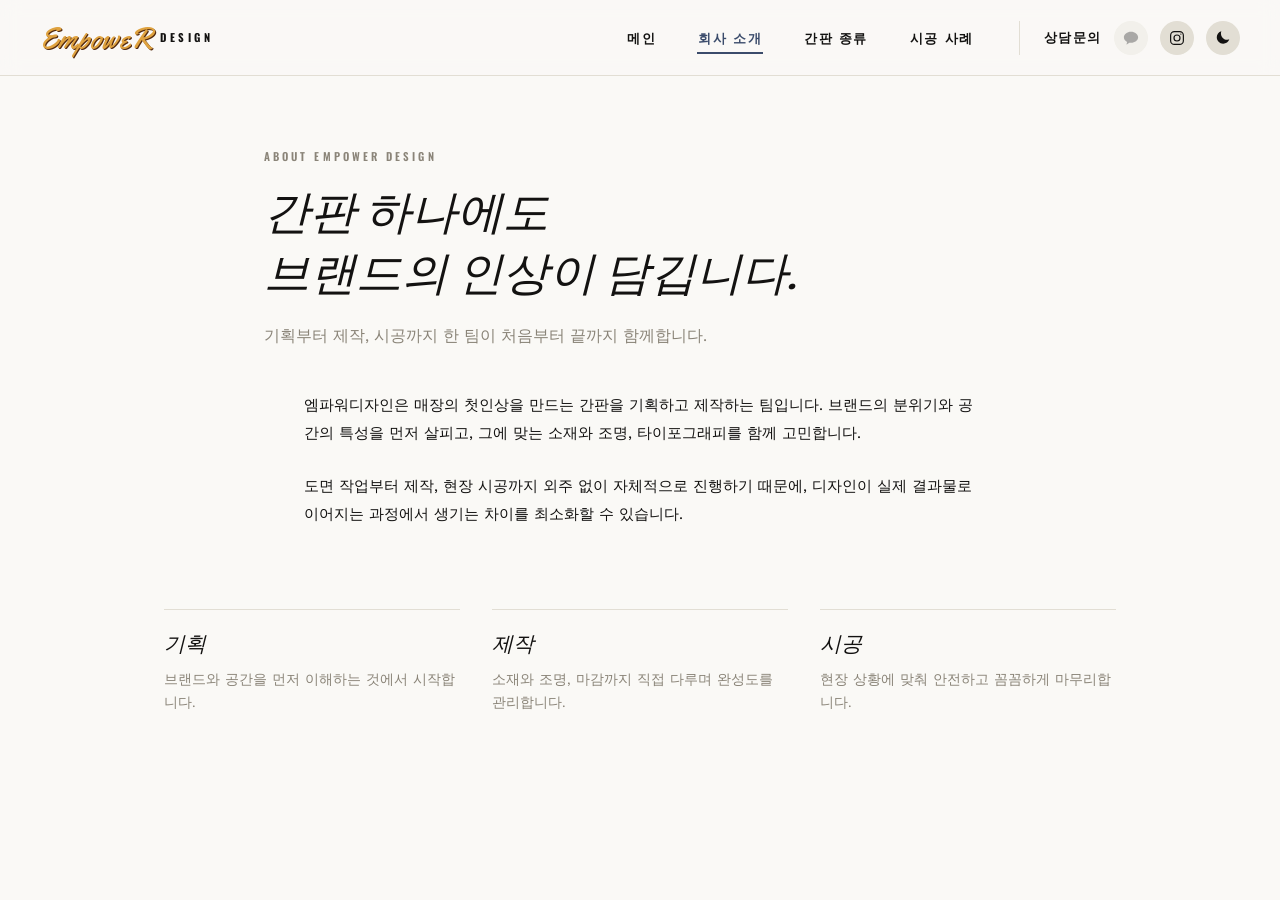
==== about/index.html @ 6f38f066 "add company introduction page and updated the admin page accordingly" ====
<!DOCTYPE html>
<html lang="ko">
<head>
<meta charset="UTF-8">
<meta name="viewport" content="width=device-width, initial-scale=1.0">
<script>
(function(){
  var t = localStorage.getItem('site_theme');
  if (t) document.documentElement.setAttribute('data-theme', t);
  else if (window.matchMedia && matchMedia('(prefers-color-scheme: dark)').matches) {
    document.documentElement.setAttribute('data-theme', 'dark');
  }
})();
</script>
<title>회사 소개 · Empower Design</title>
<link rel="icon" type="image/png" sizes="32x32" href="../assets/favicon-32.png">
<link rel="icon" type="image/png" sizes="512x512" href="../assets/favicon-512.png">
<link rel="apple-touch-icon" href="../assets/apple-touch-icon.png">

<link rel="preconnect" href="https://fonts.googleapis.com">
<link rel="preconnect" href="https://fonts.gstatic.com" crossorigin>
<link href="https://fonts.googleapis.com/css2?family=Yellowtail&family=Oswald:wght@600;700&family=Fraunces:ital,opsz,wght@0,9..144,300;0,9..144,500;1,9..144,400&family=Work+Sans:wght@400;500;600&display=swap" rel="stylesheet">

<link rel="stylesheet" href="../assets/site.css?v=20260829">
<link rel="stylesheet" href="../assets/about.css?v=20260830">
</head>
<body>

<header class="site-nav">
  <a class="brand" href="../" aria-label="Empower Design 홈으로">
    <span class="word-empower">EmpoweR</span>
    <span class="word-design">DESIGN</span>
  </a>
  <nav class="menu" id="siteMenu"></nav>
</header>

<main>
  <section class="about-hero">
    <p class="eyebrow" id="eyebrow"></p>
    <h1 id="heroTitle">&nbsp;</h1>
    <p class="subtitle" id="heroSubtitle"></p>
  </section>

  <section class="about-body" id="aboutBody"></section>

  <section class="about-highlights" id="aboutHighlights"></section>
</main>

<script src="../assets/gallery-common.js?v=20260830"></script>
<script src="../assets/about.js?v=20260830"></script>

</body>
</html>
---- assets/site.css ----
/* /assets/site.css
   메인(index.html)과 그룹 페이지(group/<slug>/index.html)가 공통으로 쓰는
   기본 톤/헤더/내비게이션 스타일입니다. */
:root{
  --ink:#131211;
  --paper:#faf9f6;
  --line:#e2ded4;
  --muted:#8a8478;
  --accent:#3b4b6b;
  --nav-h: 76px;
}
:root[data-theme="dark"]{
  --ink:#f2f0ea;
  --paper:#17161a;
  --line:#332f30;
  --muted:#9a948e;
  --accent:#8fa6d6;
}
*{ box-sizing:border-box; }
html,body{ margin:0; padding:0; }
body{
  background:var(--paper);
  color:var(--ink);
  font-family:'Work Sans', sans-serif;
  -webkit-font-smoothing:antialiased;
  opacity:0;
  transition:opacity .35s ease, background-color .2s ease, color .2s ease;
}
body.is-ready{ opacity:1; }
img{ display:block; max-width:100%; }
a{ color:inherit; text-decoration:none; }

:root{ --nav-bg: rgba(250,249,246,0.86); }
:root[data-theme="dark"]{ --nav-bg: rgba(23,22,26,0.86); }

header.site-nav{
  position:sticky; top:0; z-index:100;
  height:var(--nav-h);
  display:flex; align-items:center; justify-content:space-between;
  box-sizing:border-box;
  /* 배경(블러) 바는 화면 전체 폭을 유지하되, 안쪽 로고/메뉴는 사진 그리드
     (main.gallery, max-width:1400px)와 같은 좌우 경계에서 정렬되도록
     화면이 넓어질수록 좌우 padding이 함께 늘어나게 계산합니다. */
  padding:0 max(40px, calc((100% - 1400px) / 2));
  background:var(--nav-bg);
  backdrop-filter:blur(10px);
  -webkit-backdrop-filter:blur(10px);
  border-bottom:1px solid var(--line);
}
.brand{ display:flex; align-items:center; gap:9px; line-height:1; }
.brand .word-empower{
  font-family:'Yellowtail', cursive;
  font-weight:400; font-size:30px;
  color:#dfa23f;
  text-shadow: 1px 1px 0 #52290f;
  letter-spacing:0.01em;
}
.brand .word-design{
  font-family:'Oswald', sans-serif;
  font-weight:700; font-size:11px;
  letter-spacing:0.32em;
  color:var(--ink);
}
nav.menu ul{ list-style:none; display:flex; align-items:center; gap:40px; margin:0; padding:0; }
nav.menu a{
  font-size:13px; letter-spacing:0.12em; text-transform:uppercase;
  font-weight:600;
  color:var(--ink); padding:8px 1px; position:relative;
}
nav.menu a::after{
  content:""; position:absolute; left:0; right:0; bottom:0; height:2px;
  background:var(--accent); transform:scaleX(0); transform-origin:right;
  transition:transform .25s ease;
}
nav.menu a:hover::after, nav.menu a.active::after{ transform:scaleX(1); transform-origin:left; }
nav.menu a.active{ color:var(--accent); }

nav.menu a.nav-icon,
nav.menu button.nav-icon{
  display:flex; align-items:center; justify-content:center;
  width:34px; height:34px;
  border-radius:50%;
  color:var(--ink);
  background:var(--line);
  opacity:1;
  border:none; padding:0; cursor:pointer; font:inherit;
  transition:background-color .2s ease, color .2s ease, transform .2s ease;
}
nav.menu a.nav-icon:hover,
nav.menu button.nav-icon:hover{ background:var(--accent); color:#fff; transform:scale(1.08); }
nav.menu a.nav-icon::after{ display:none; } /* 아이콘 밑줄 효과는 제외 */
nav.menu a.nav-icon.is-disabled{ opacity:0.35; cursor:default; pointer-events:none; }
nav.menu a.nav-icon.is-disabled:hover{ background:var(--line); color:var(--ink); transform:none; }

nav.menu li.nav-contact-group{
  display:flex;
  align-items:center;
  gap:12px;
  padding-left:24px;
  margin-left:4px;
  border-left:1px solid var(--line);
}
nav.menu li.nav-contact-group a{ padding:8px 0; }
nav.menu li.nav-contact-group a:not(.nav-icon)::after{ display:none; } /* 상담문의는 밑줄 강조 없음(비활성) */

/* 모바일 햄버거 버튼 - 넓은 화면에서는 숨김 */
.nav-toggle{
  display:none;
  background:none; border:none; padding:6px; margin:0;
  color:var(--ink); cursor:pointer;
}
.nav-toggle svg{ width:22px; height:22px; display:block; }

/* 680px 이하: 가로로 나열하지 않고, 버튼을 눌러야 열리는 세로 드롭다운 메뉴로 전환.
   글자 사이에 공백이 없는 한글 메뉴명이 좁은 화면에서 한 글자씩 줄바꿈되는 것을 막습니다. */
@media (max-width:680px){
  header.site-nav{ padding:0 16px; }
  .brand .word-empower{ font-size:22px; }
  .brand .word-design{ font-size:9px; }

  .nav-toggle{ display:flex; align-items:center; justify-content:center; }

  nav.menu{ position:static; }
  nav.menu ul{
    display:none;
    flex-direction:column;
    align-items:stretch;
    gap:0;
    position:absolute;
    top:var(--nav-h);
    left:0; right:0;
    margin:0;
    padding:8px 16px 18px;
    background:var(--paper);
    border-bottom:1px solid var(--line);
    box-shadow:0 12px 20px -12px rgba(19,18,17,0.15);
  }
  nav.menu.is-open ul{ display:flex; }

  nav.menu ul li{ width:100%; }
  nav.menu ul li a{
    display:block;
    width:100%;
    padding:14px 2px;
    font-size:14px;
    white-space:normal;
    border-bottom:1px solid var(--line);
  }
  nav.menu ul li:last-child a{ border-bottom:none; }
  nav.menu a::after{ display:none; } /* 드롭다운 안에서는 밑줄 강조 효과 생략 */

  nav.menu li.nav-contact-group{
    flex-direction:row;
    align-items:center;
    justify-content:space-between;
    width:100%;
    border-left:none;
    border-bottom:none;
    padding-left:2px;
    margin-left:0;
    margin-top:6px;
    padding-top:14px;
    border-top:1px solid var(--line);
  }
  nav.menu li.nav-contact-group a{ width:auto; border-bottom:none; padding:6px 0; }
}
---- assets/about.css ----
/* /assets/about.css
   회사소개(about/index.html) 전용 스타일.
   본문 텍스트 폭(720px)과 폰트는 group.css의 p.content-text와 통일감 있게 맞춤. */

.about-hero{
  max-width:800px;
  margin:0 auto;
  padding:72px 24px 32px;
}
.about-hero .eyebrow{
  font-family:'Oswald', sans-serif;
  font-weight:600;
  font-size:11px;
  letter-spacing:0.28em;
  text-transform:uppercase;
  color:var(--muted);
  margin:0 0 18px;
}
.about-hero h1{
  font-family:'Fraunces', serif;
  font-weight:400;
  font-style:italic;
  font-size:clamp(26px, 4.6vw, 46px);
  line-height:1.32;
  margin:0 0 20px;
  white-space:pre-line;
}
.about-hero .subtitle{
  font-size:15.5px;
  line-height:1.75;
  color:var(--muted);
  max-width:560px;
  margin:0;
}

.about-body{
  max-width:720px;
  margin:0 auto;
  padding:8px 24px 48px;
}
.about-body p{
  font-size:15px;
  line-height:1.9;
  color:var(--ink);
  margin:0 0 24px;
}
.about-body p:last-child{ margin-bottom:0; }

.about-highlights{
  max-width:1000px;
  margin:0 auto;
  padding:32px 24px 100px;
  display:grid;
  grid-template-columns:repeat(3, 1fr);
  gap:32px;
}
.highlight-card{
  border-top:1px solid var(--line);
  padding-top:20px;
}
.highlight-card h3{
  font-family:'Fraunces', serif;
  font-weight:400;
  font-style:italic;
  font-size:21px;
  margin:0 0 10px;
}
.highlight-card p{
  font-size:13.5px;
  line-height:1.75;
  color:var(--muted);
  margin:0;
}

/* 스크롤해서 화면에 들어오면 살짝 아래에서 위로 떠오르며 나타나는 효과.
   gallery-common.js의 createRevealObserver()/wireLazyReveal()를 그대로 재사용합니다. */
.reveal-block{
  opacity:1; transform:translateY(0);
}
.reveal-block.is-loading{
  opacity:0; transform:translateY(18px);
}
.reveal-block:not(.is-loading){
  transition:opacity .7s ease, transform .7s ease;
}

@media (max-width:760px){
  .about-highlights{ grid-template-columns:1fr; gap:22px; padding:24px 20px 72px; }
}
@media (max-width:480px){
  .about-hero{ padding:48px 18px 24px; }
  .about-body{ padding:4px 18px 36px; }
}
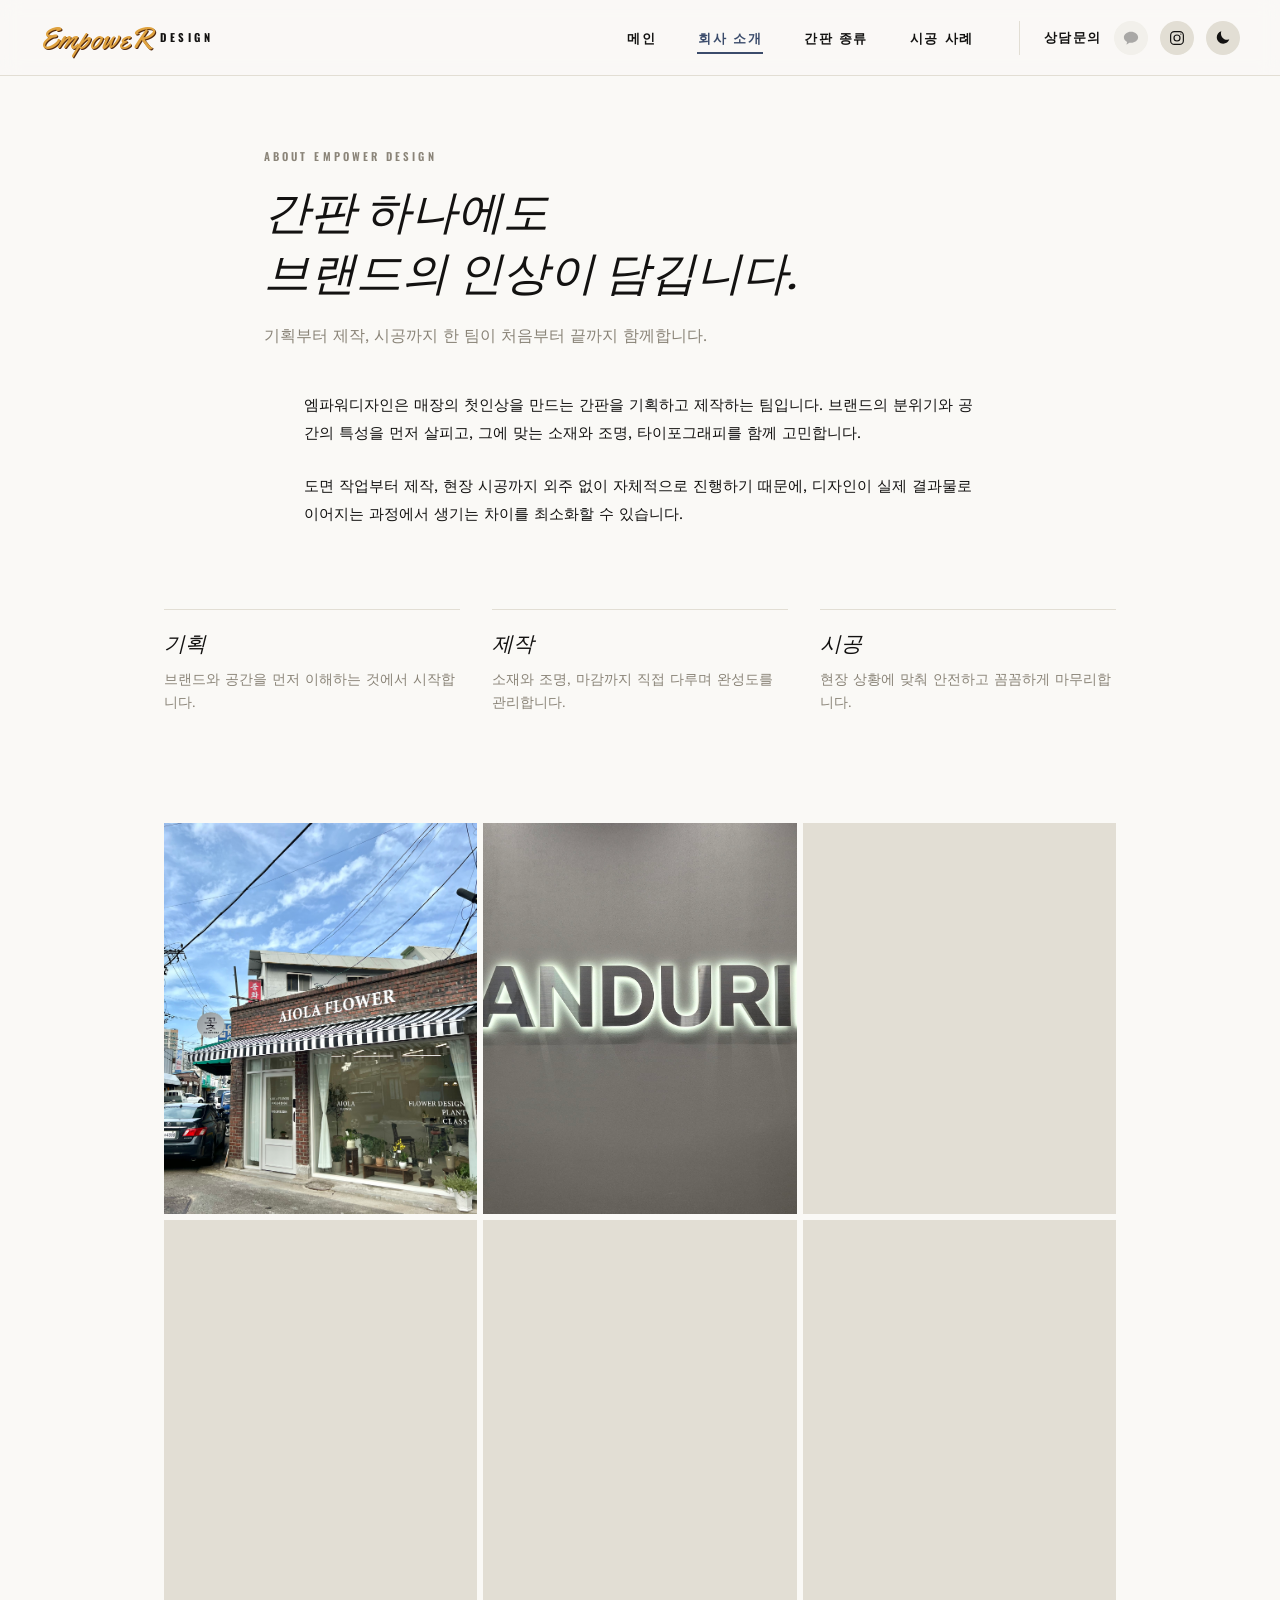
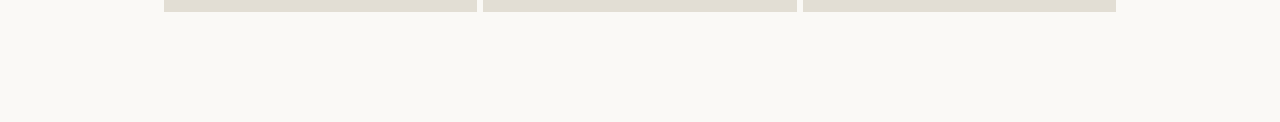
==== commit 910f85bd: "introduction page update" ====
--- a/about/index.html
+++ b/about/index.html
@@ -22,7 +22,7 @@
 <link href="https://fonts.googleapis.com/css2?family=Yellowtail&family=Oswald:wght@600;700&family=Fraunces:ital,opsz,wght@0,9..144,300;0,9..144,500;1,9..144,400&family=Work+Sans:wght@400;500;600&display=swap" rel="stylesheet">
 
 <link rel="stylesheet" href="../assets/site.css?v=20260829">
-<link rel="stylesheet" href="../assets/about.css?v=20260830">
+<link rel="stylesheet" href="../assets/about.css?v=20260902">
 </head>
 <body>
 
@@ -44,10 +44,12 @@
   <section class="about-body" id="aboutBody"></section>
 
   <section class="about-highlights" id="aboutHighlights"></section>
+
+  <section class="about-gallery" id="aboutGallery"></section>
 </main>
 
-<script src="../assets/gallery-common.js?v=20260830"></script>
-<script src="../assets/about.js?v=20260830"></script>
+<script src="../assets/gallery-common.js?v=20260831"></script>
+<script src="../assets/about.js?v=20260902"></script>
 
 </body>
 </html>
--- a/assets/about.css
+++ b/assets/about.css
@@ -72,6 +72,39 @@
   margin:0;
 }
 
+.about-gallery{
+  max-width:1000px;
+  margin:0 auto;
+  padding:8px 24px 110px;
+  display:grid;
+  grid-template-columns:repeat(3, 1fr);
+  gap:6px;
+}
+.about-gallery .gallery-photo{
+  aspect-ratio:4 / 5;
+  overflow:hidden;
+  background:var(--line);
+}
+/* 순서대로 살짝 시차를 두고 떠오르게 - 한꺼번에 뜨지 않고 왼쪽 위부터 차례로 */
+.about-gallery .gallery-photo:nth-child(1){ transition-delay:0s; }
+.about-gallery .gallery-photo:nth-child(2){ transition-delay:.08s; }
+.about-gallery .gallery-photo:nth-child(3){ transition-delay:.16s; }
+.about-gallery .gallery-photo:nth-child(4){ transition-delay:.24s; }
+.about-gallery .gallery-photo:nth-child(5){ transition-delay:.32s; }
+.about-gallery .gallery-photo:nth-child(6){ transition-delay:.4s; }
+.about-gallery .gallery-photo img{
+  width:100%; height:100%;
+  object-fit:cover;
+  display:block;
+  transform:scale(1);
+  transition:transform 1.1s ease;
+}
+.about-gallery .gallery-photo.is-loading img{ transform:scale(1.08); }
+
+@media (max-width:760px){
+  .about-gallery{ grid-template-columns:repeat(2, 1fr); gap:5px; padding:4px 20px 72px; }
+}
+
 /* 스크롤해서 화면에 들어오면 살짝 아래에서 위로 떠오르며 나타나는 효과.
    gallery-common.js의 createRevealObserver()/wireLazyReveal()를 그대로 재사용합니다. */
 .reveal-block{
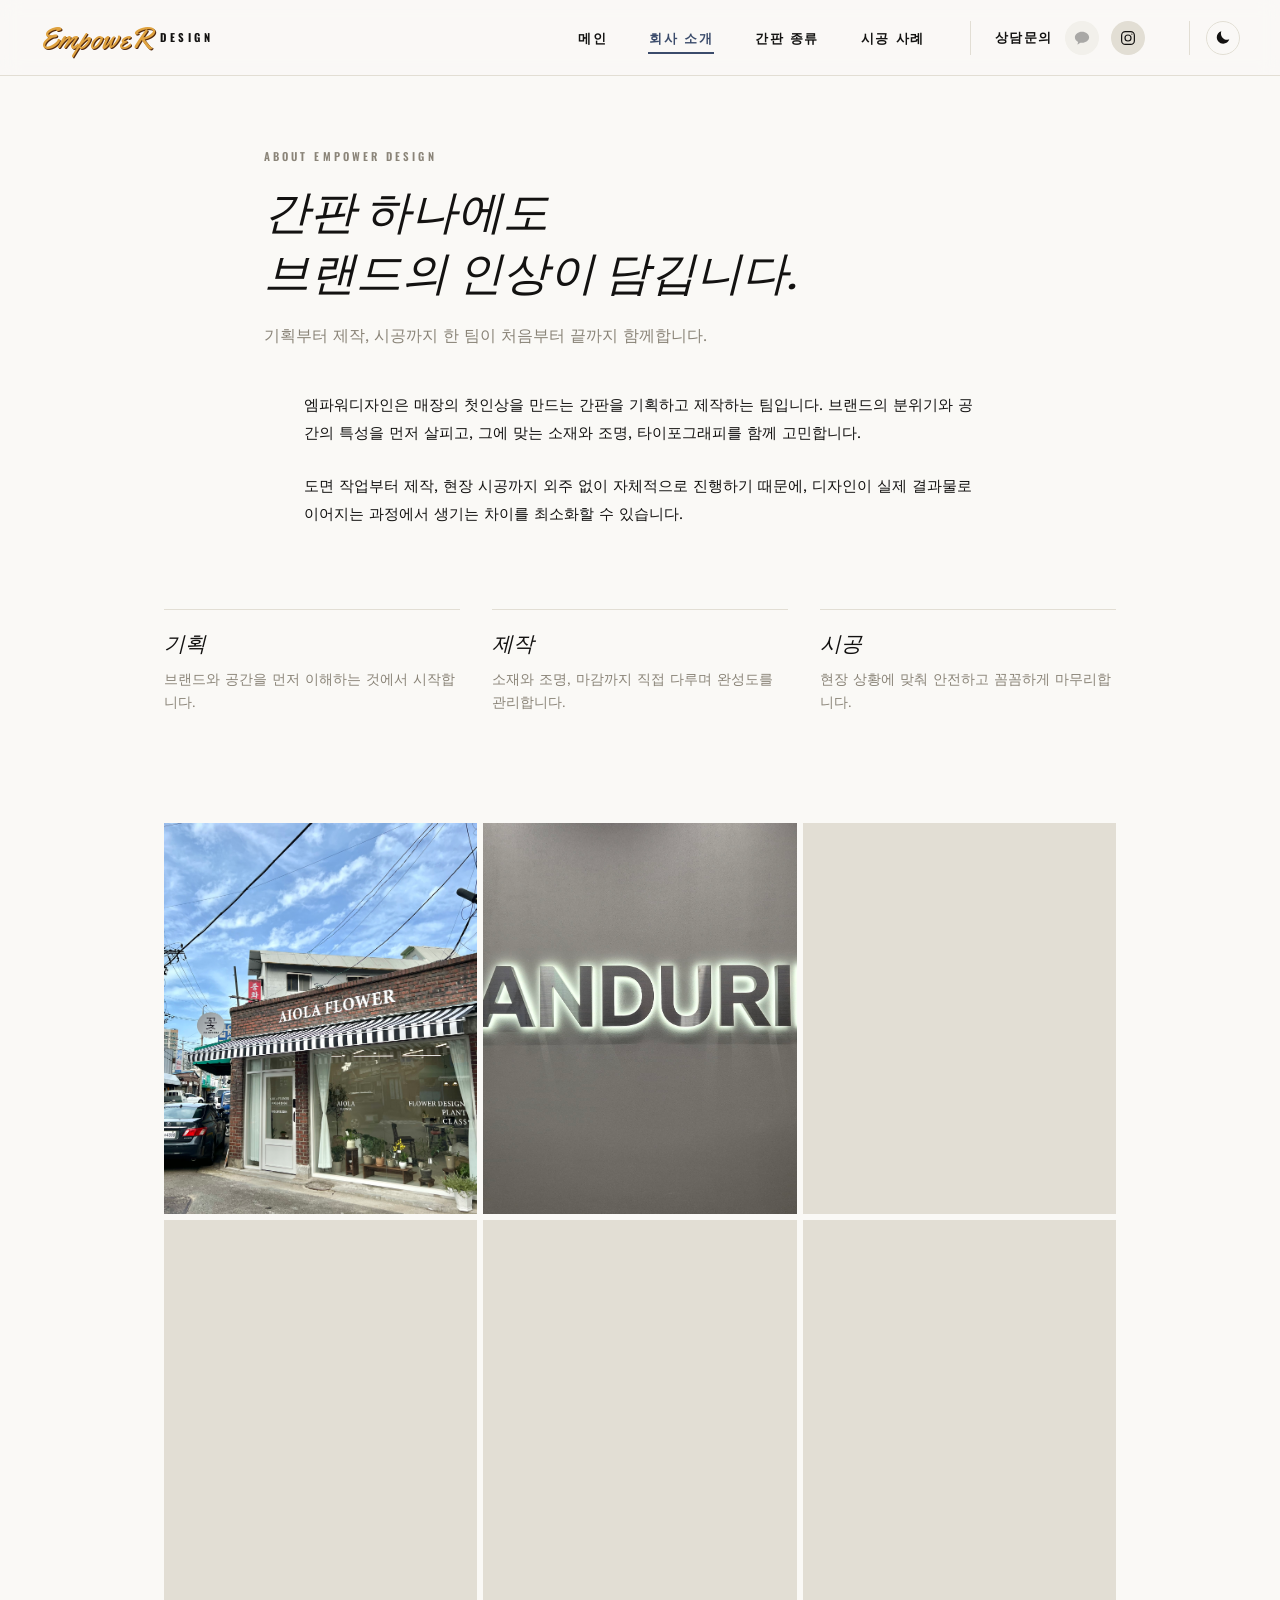
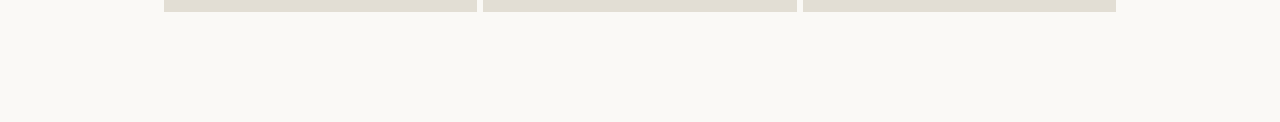
==== commit 509c925e: "darkmode button fix" ====
--- a/about/index.html
+++ b/about/index.html
@@ -21,7 +21,7 @@
 <link rel="preconnect" href="https://fonts.gstatic.com" crossorigin>
 <link href="https://fonts.googleapis.com/css2?family=Yellowtail&family=Oswald:wght@600;700&family=Fraunces:ital,opsz,wght@0,9..144,300;0,9..144,500;1,9..144,400&family=Work+Sans:wght@400;500;600&display=swap" rel="stylesheet">
 
-<link rel="stylesheet" href="../assets/site.css?v=20260829">
+<link rel="stylesheet" href="../assets/site.css?v=20260905">
 <link rel="stylesheet" href="../assets/about.css?v=20260902">
 </head>
 <body>
@@ -48,7 +48,7 @@
   <section class="about-gallery" id="aboutGallery"></section>
 </main>
 
-<script src="../assets/gallery-common.js?v=20260831"></script>
+<script src="../assets/gallery-common.js?v=20260905"></script>
 <script src="../assets/about.js?v=20260902"></script>
 
 </body>
--- a/assets/site.css
+++ b/assets/site.css
@@ -103,6 +103,29 @@
 nav.menu li.nav-contact-group a{ padding:8px 0; }
 nav.menu li.nav-contact-group a:not(.nav-icon)::after{ display:none; } /* 상담문의는 밑줄 강조 없음(비활성) */
 
+/* 다크모드 버튼은 상담문의(카카오·인스타그램)와 다른 역할이라
+   같은 묶음처럼 보이지 않도록 별도 칸으로 분리하고, 채워진 원이 아니라
+   테두리만 있는 원으로 다르게 표시합니다. */
+nav.menu li.nav-theme-toggle-wrap{
+  display:flex; align-items:center;
+  padding-left:16px; margin-left:4px;
+  border-left:1px solid var(--line);
+}
+nav.menu button.nav-theme-toggle{
+  display:flex; align-items:center; justify-content:center;
+  width:34px; height:34px;
+  border-radius:50%;
+  color:var(--ink);
+  background:transparent;
+  border:1px solid var(--line);
+  padding:0; cursor:pointer; font:inherit;
+  transition:background-color .2s ease, color .2s ease, border-color .2s ease;
+}
+/* 옆 아이콘과 부딪혀 덜컥거리던 확대(scale) 효과는 빼고, 색만 바뀌게 함 */
+nav.menu button.nav-theme-toggle:hover{
+  background:var(--accent); color:#fff; border-color:var(--accent);
+}
+
 /* 모바일 햄버거 버튼 - 넓은 화면에서는 숨김 */
 .nav-toggle{
   display:none;
@@ -163,4 +186,13 @@
     border-top:1px solid var(--line);
   }
   nav.menu li.nav-contact-group a{ width:auto; border-bottom:none; padding:6px 0; }
+
+  nav.menu li.nav-theme-toggle-wrap{
+    width:100%;
+    justify-content:flex-end;
+    border-left:none;
+    padding-left:2px;
+    margin-left:0;
+    padding-top:10px;
+  }
 }
